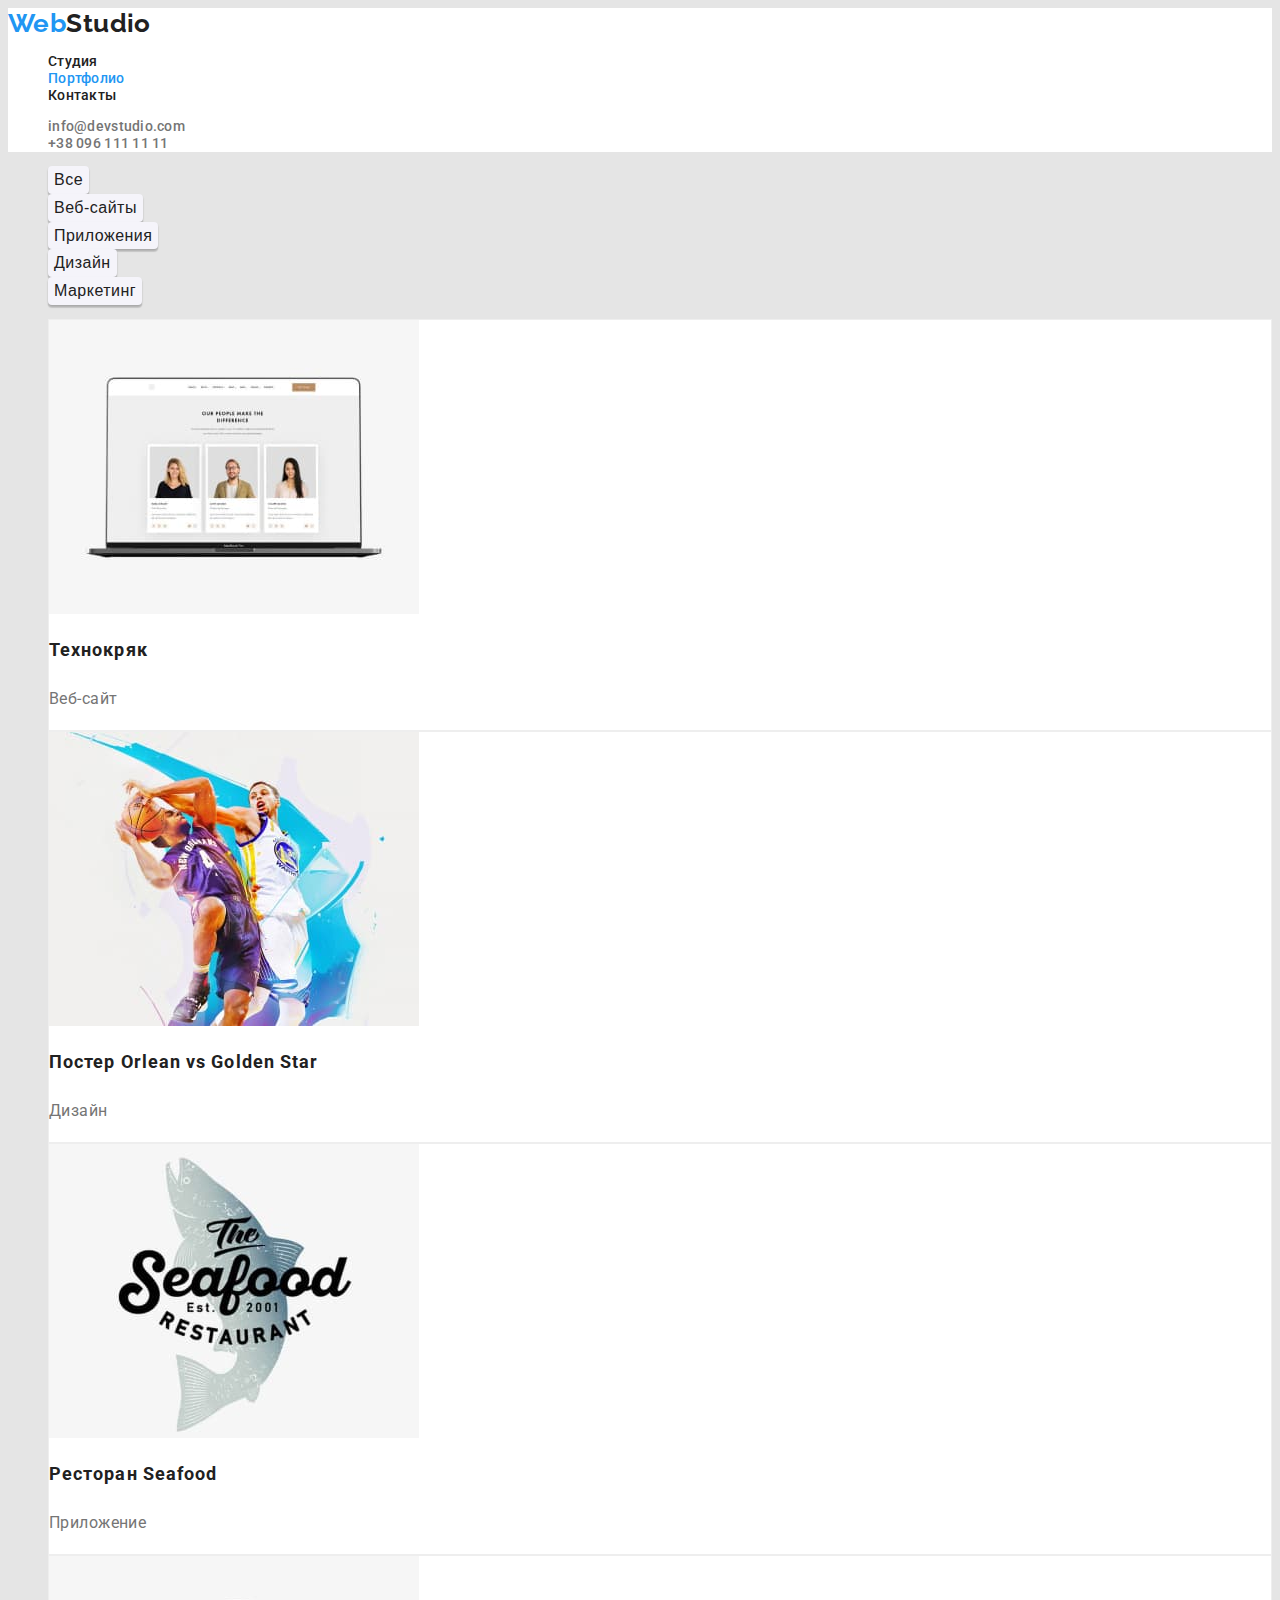
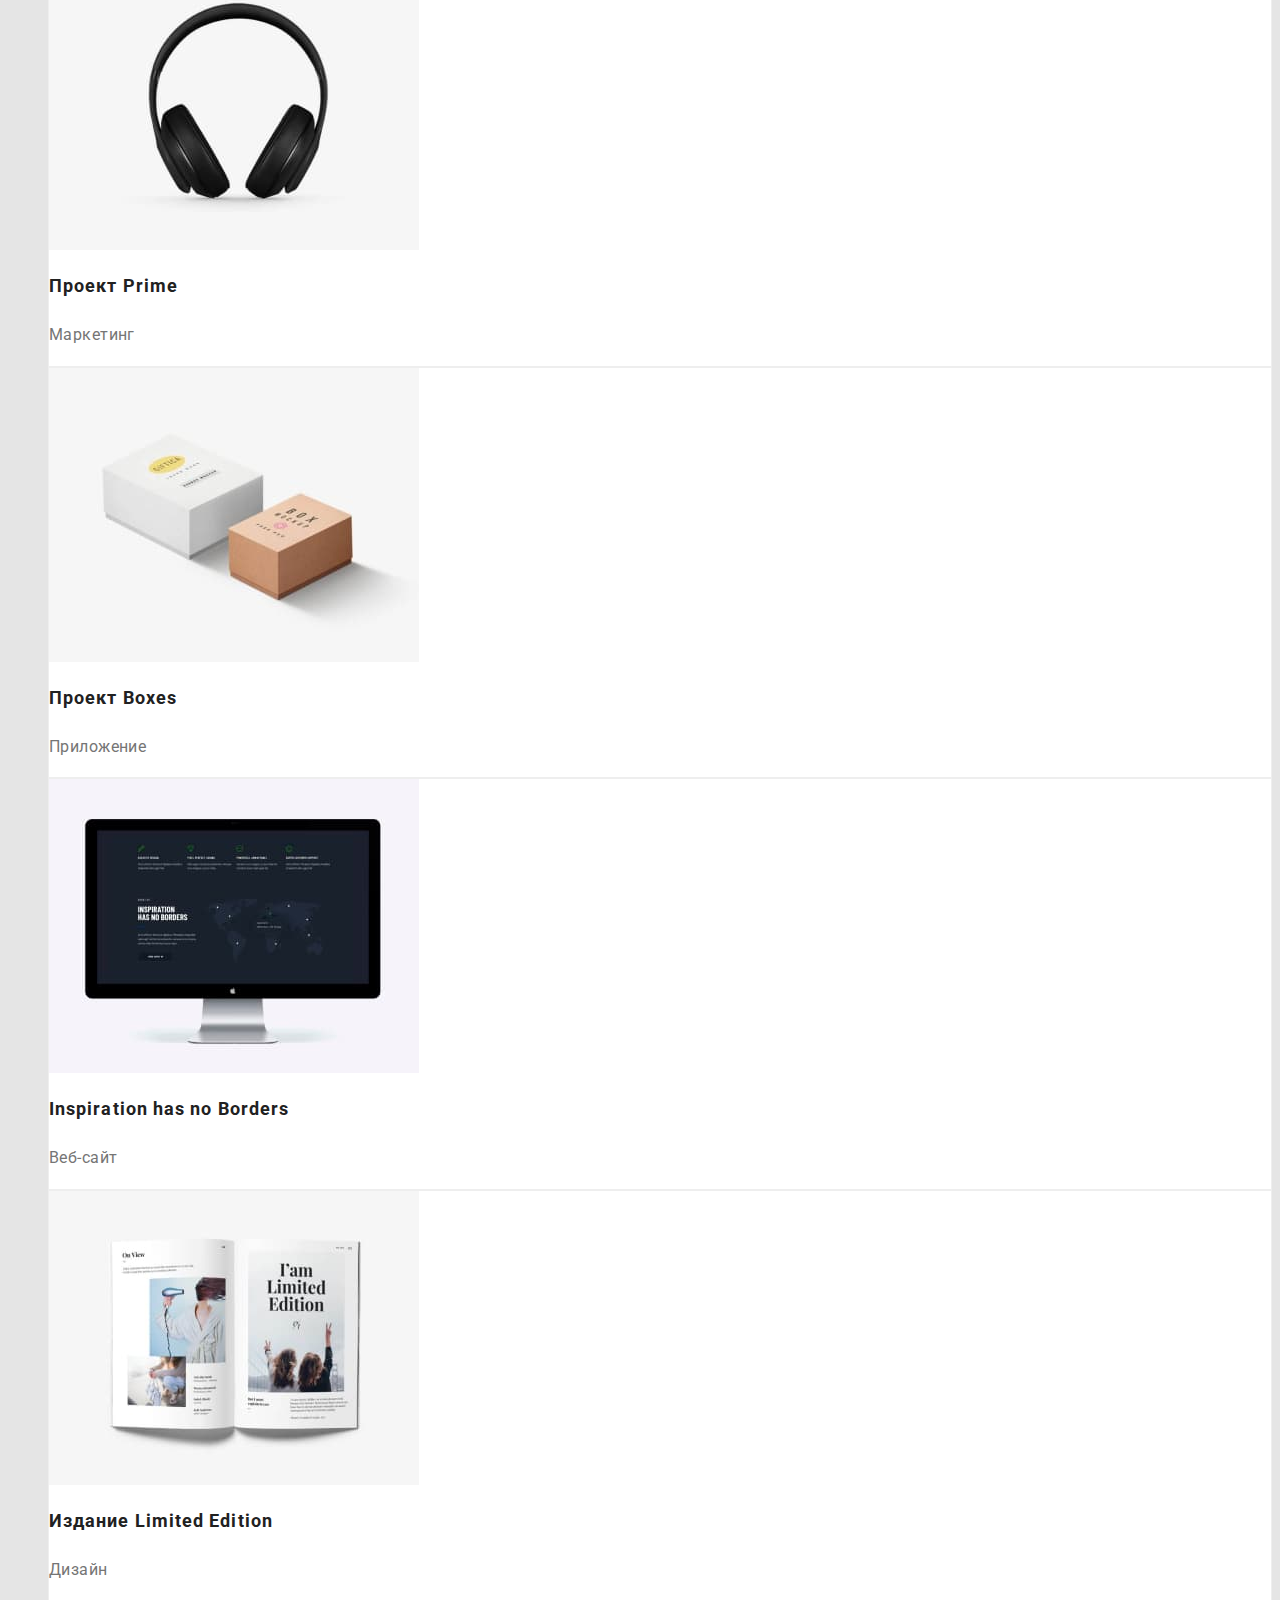
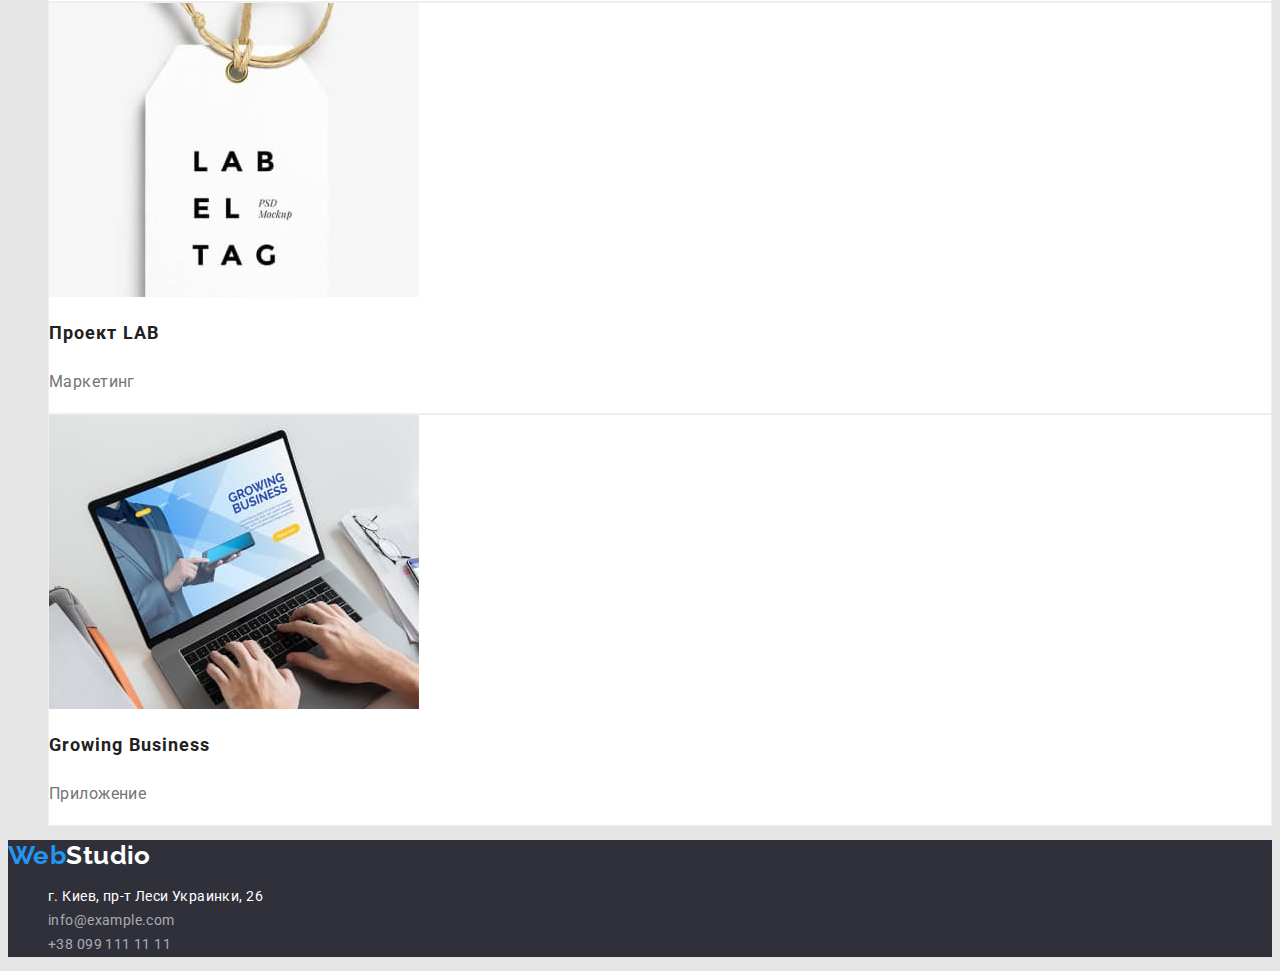
==== portfolio.html @ d3cd89ea "home 2" ====
<!DOCTYPE html>
<html lang="ru">

<head>
    <meta charset="UTF-8">
    <meta http-equiv="X-UA-Compatible" content="IE=edge">
    <meta name="viewport" content="width=device-width, initial-scale=1.0">
    <title>WebStudio</title>
    <link rel="preconnect" href="https://fonts.googleapis.com">
    <link rel="preconnect" href="https://fonts.gstatic.com" crossorigin>
    <link
        href="https://fonts.googleapis.com/css2?family=Raleway:wght@700&family=Roboto:wght@400;500;700;900&display=swap"
        rel="stylesheet">
    <link rel="stylesheet" href="./css/styles.css">

</head>
<!--присвоюємо body клас, щоб прописати основний колір тексту сайта-->

<body>
    <!--Шапка сайту-->
    <header class="page-header">
        <!--Навігація сайту-->
        <nav>
            <a href="./index.html" class="logo"><span class="logo-accent">Web</span>Studio</a>
            <ul class="menu list">
                <li><a class="menu-link link" href="./index.html">Студия</a></li>
                <li><a class="menu-link link current" href="./portfolio.html">Портфолио</a></li>
                <li><a class="menu-link link" href="#">Контакты</a></li>
            </ul>
        </nav>
        <ul class="cont-nav list">
            <li><a class="cont-nav link" href="mailto:info@devstudio.com">info@devstudio.com</a></li>
            <li><a class="cont-nav link" href="tel:+380961111111">+38 096 111 11 11</a></li>
        </ul>
    </header>
    <!--Основна унікальна інформація сторінки-->
    <main>
        <h1 class="visually-hidden">Портфолио</h1>
        <ul class="list">
            <li><button type="button" class="button-secondary button">Все</button></li>
            <li><button type="button" class="button-secondary button">Веб-сайты</button></li>
            <li><button type="button" class="button-secondary button">Приложения</button></li>
            <li><button type="button" class="button-secondary button">Дизайн</button></li>
            <li><button type="button" class="button-secondary button">Маркетинг</button></li>
        </ul>

        

        <section>
            <ul class="list">
                <li class="portfolio-card">
                    <img src="./images/techno.jpg" alt="Технокряк" width="370" height="294">
                    <h2 class="portfolio-subtitle">Технокряк</h2>
                    <p class="portfolio-description">Веб-сайт</p>

                </li>
                <li class="portfolio-card">
                    <img src="./images/poster.jpg" alt="Постер" width="370" height="294">
                    <h2 class="portfolio-subtitle">Постер <span lang="en">Orlean vs Golden Star</span></h2>
                    <p class="portfolio-description">Дизайн</p>
                </li>
                <li class="portfolio-card">
                    <img src="./images/restouran.jpg" alt="Логотип ресторана" width="370" height="294">
                    <h2 class="portfolio-subtitle">Ресторан <span lang="en">Seafood</span></h2>
                    <p class="portfolio-description">Приложение</p>
                </li>
                <li class="portfolio-card">
                    <img src="./images/earphone.jpg" alt="Наушники" width="370" height="294">
                    <h2 class="portfolio-subtitle">Проект <span lang="en">Prime</span></h2>
                        <p class="portfolio-description">Маркетинг</p>
                </li>
                <li class="portfolio-card">
                    <img src="./images/boxes.jpg" alt="Коробки" width="370" height="294">
                    <h2 class="portfolio-subtitle">Проект <span lang="en">Boxes</span></h2>
                        <p class="portfolio-description">Приложение</p>
                </li>
                <li class="portfolio-card">
                    <img src="./images/screen.jpg" alt="Монитор" width="370" height="294">
                    <h2 class="portfolio-subtitle"><span lang="en">Inspiration has no Borders</span></h2>
                        <p class="portfolio-description">Веб-сайт</p>
                </li>
                <li class="portfolio-card">
                    <img src="./images/book.jpg" alt="Книжка" width="370" height="294">
                    <h2 class="portfolio-subtitle">Издание <span lang="en">Limited Edition</span></h2>
                        <p class="portfolio-description">Дизайн</p>
                </li>
                <li class="portfolio-card">
                    <img src="./images/label.jpg" alt="Лэйбл" width="370" height="294">
                    <h2 class="portfolio-subtitle">Проект <span lang="en">LAB</span></h2>
                        <p class="portfolio-description">Маркетинг</p>
                </li>
                <li class="portfolio-card">
                    <img src="./images/laptop-grey.jpg" alt="Серый ноутбук" width="370" height="294">
                    <h2 class="portfolio-subtitle"><span lang="en">Growing Business</span></h2>
                    <p class="portfolio-description">Приложение</p>
                </li>
            </ul>
        </section>

    </main>   
    <!--Підвал-->
    <footer class="footer">

        <a href="./index.html" class="logo"><span class="logo-accent">Web</span><span
                class="logo-accentD">Studio</span></a>
        <address class="footer-cont">
            <ul class="list">
                <li><a class="footer-alink" href="https://goo.gl/maps/fsrZMhFEjWkYueq66" target="_blank"
                        rel="noopener noreferrer">г. Киев, пр-т Леси Украинки, 26</a></li>
                <li><a class="footer-link link" href="mailto:info@example.com">info@example.com</a></li>
                <li><a class="footer-link link" href="tel:+380991111111">+38 099 111 11 11</a></li>
            </ul>

        </address>

    </footer>
</body>

</html>
---- css/styles.css ----
/*скидаємо стилі від браузера*/
.list {
    list-style: none;
}

/* скидаємо підкреслення посилань */
.link {
    text-decoration: none;
}



:root {
    --primary-text-color: #757575;
    --title-text-color: #212121;
    --accent-text-color: #2196F3;
    --primary-bg-color: #E5E5E5;
    --primary-white-color: #FFFFFF;
    --primary-font: 'Roboto','Raleway',sans-serif;
    --primary-font-size: 14px;
    
}


body {
 
    background-color: var(--primary-bg-color);
    font-family: var(--primary-font);
    font-size: var(--primary-font-size);
    /* font-weight: 400; */
    color: var(--primary-text-color);
    letter-spacing: 0.03em;

    
}

/* ===================components================== */

/*  button */
.button {
    border: none;
    
    box-shadow: 0px 4px 4px rgba(0, 0, 0, 0.15);
    border-radius: 4px;
    cursor: pointer;
}

.button-primary {
    background-color: var(--accent-text-color);
    color: var(--primary-white-color);
    font-weight: 700;
    font-size: 16px;
    line-height: 1.87;

    display: flex;
    align-items: center;
    text-align: center;
    letter-spacing: 0.06em;
    
}

.button-primary:hover,
.button-primary:focus {
    background-color: #188CE8;
}

.button-secondary {
    color: var(--title-text-color);
    background-color: #F5F4FA;
    font-weight: 500;
    font-size: 16px;
    line-height: 1.62;
                                          
    text-align: center;
    letter-spacing: 0.03em;
    box-shadow: 0px 3px 1px rgba(0, 0, 0, 0.1), 0px 1px 2px rgba(0, 0, 0, 0.08), 0px 2px 2px rgba(0, 0, 0, 0.12);
}

.button-secondary:hover,
.button-secondary:focus {
    background-color: var(--accent-text-color);
    color: var(--primary-white-color);
}

/* заголовки і підзаголовки в секціях*/
.subtitle {
    color: var(--title-text-color);
    font-weight: 700;
    font-size: 36px;
    line-height: 1.16;
    text-align: center;
}

/* клас, що приховує візуально*/
.visually-hidden {
    position: absolute;
    width: 1px;
    height: 1px;
    margin: -1px;
    padding: 0;
    overflow: hidden;
    border: 0;
    clip: rect(0 0 0 0);
}

/* клас, що підсвічує активну сторінку */
.menu-link.current {
    color: var(--accent-text-color);
}

/* ===================/components================== */


/* ===================header ========================*/

.page-header {
    background-color: var(--primary-white-color);
}

/* задаємо стилі логотипу */
.logo {
    color: var(--title-text-color);
    font-family: Raleway, sans-serif;
    font-weight: 700;
    font-size: 26px;
    line-height: 1.19;
    text-decoration: none;
}

.logo-accent {
    color: var(--accent-text-color);
}

.logo-accentD {
    color: var(--primary-white-color);
}

/*стилі навігації*/

.menu-link {
    color: var(--title-text-color);
    font-weight: 500;
    line-height: 1.14;
    letter-spacing: 0.02em;
    cursor: pointer;
}


.menu-link:hover, 
.menu-link:focus {
    color: var(--accent-text-color);
}

.cont-nav a {
    color: var(--primary-text-color);
    font-weight: 500;
    line-height: 1.14;
    letter-spacing: 0.02em;
}

.cont-nav:hover,
.cont-nav:focus {
    color: var(--accent-text-color);
}


/* ===================/header ========================*/

/* ===================hero ========================*/

.hero {
    background-color: #2F303A;
}


/* колір заголовка в рішеннях*/

.hero-title {
    color: var(--primary-white-color);
    font-weight: 900;
    font-size: 44px;
    line-height: 1.36;
    text-align: center;
    letter-spacing: 0.06em;
    text-transform: uppercase
}

/* ===================/hero ========================*/


/* ===================features ========================*/

.features-minititle{
    color: var(--title-text-color);
    font-weight: 700;
line-height: 1.14;
    text-transform: uppercase;
}

.block-features {
    line-height: 1.71;
}


/* ===================/features ========================*/

/* ===================team ========================*/
.team {
    background-color: #F5F4FA;
}

.team-minititle {
    font-weight: 500;
    font-size: 16px;
    line-height: 1.18;
    text-align: center;
    color: var(--title-text-color);
}

.team-description {
    font-size: 16px;
    line-height: 1.18;
    text-align: center;
}

.team-card {
    background: #FFFFFF;


    /* material shadow v1 */
    
    box-shadow: 0px 1px 3px rgba(0, 0, 0, 0.12), 0px 1px 1px rgba(0, 0, 0, 0.14), 0px 2px 1px rgba(0, 0, 0, 0.2);
    border-radius: 0px 0px 4px 4px;
}
/* ===================/team ========================*/

/* ===================footer========================*/

.footer {
    background-color: #2F303A;;
}

.footer-cont {
    font-style: normal;
    line-height: 1.71;
    

 }

 .footer-link {
    font-style: normal;
    line-height: 1.71;
    color: rgba(255, 255, 255, 0.6);
 }

 .footer-alink {
    text-decoration: none;
    color: var(--primary-white-color);
 }
        
 /* ===================/footer========================*/

/* ===================portfolio========================*/
 .portfolio-card {
    background: var(--primary-white-color);
    border: 1px solid #EEEEEE;

 }

 .portfolio-subtitle {
    color: var(--title-text-color);
    font-weight: 700;
    font-size: 18px;
    line-height: 2;
    letter-spacing: 0.06em;
 }

 .portfolio-description {
    font-size: 16px;
    line-height: 1.87;
    
 }
 /* ===================/portfolio========================*/
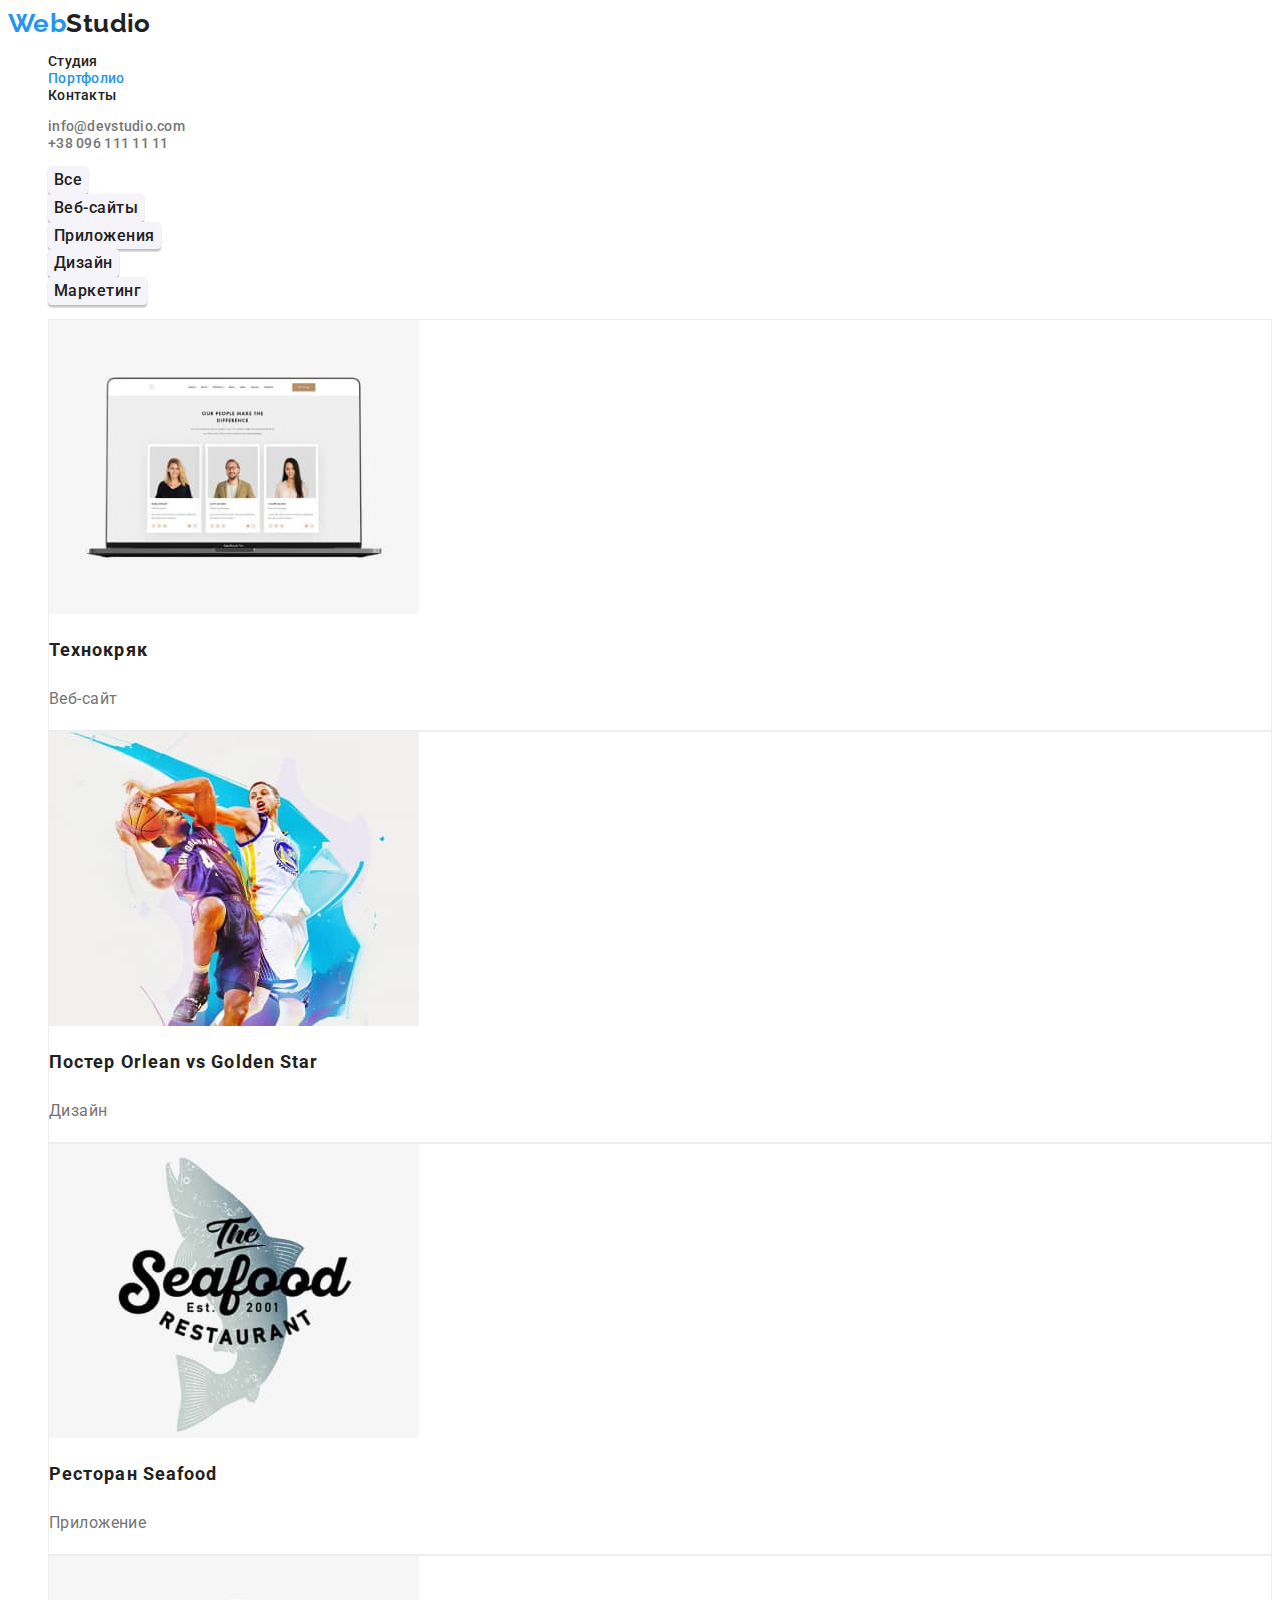
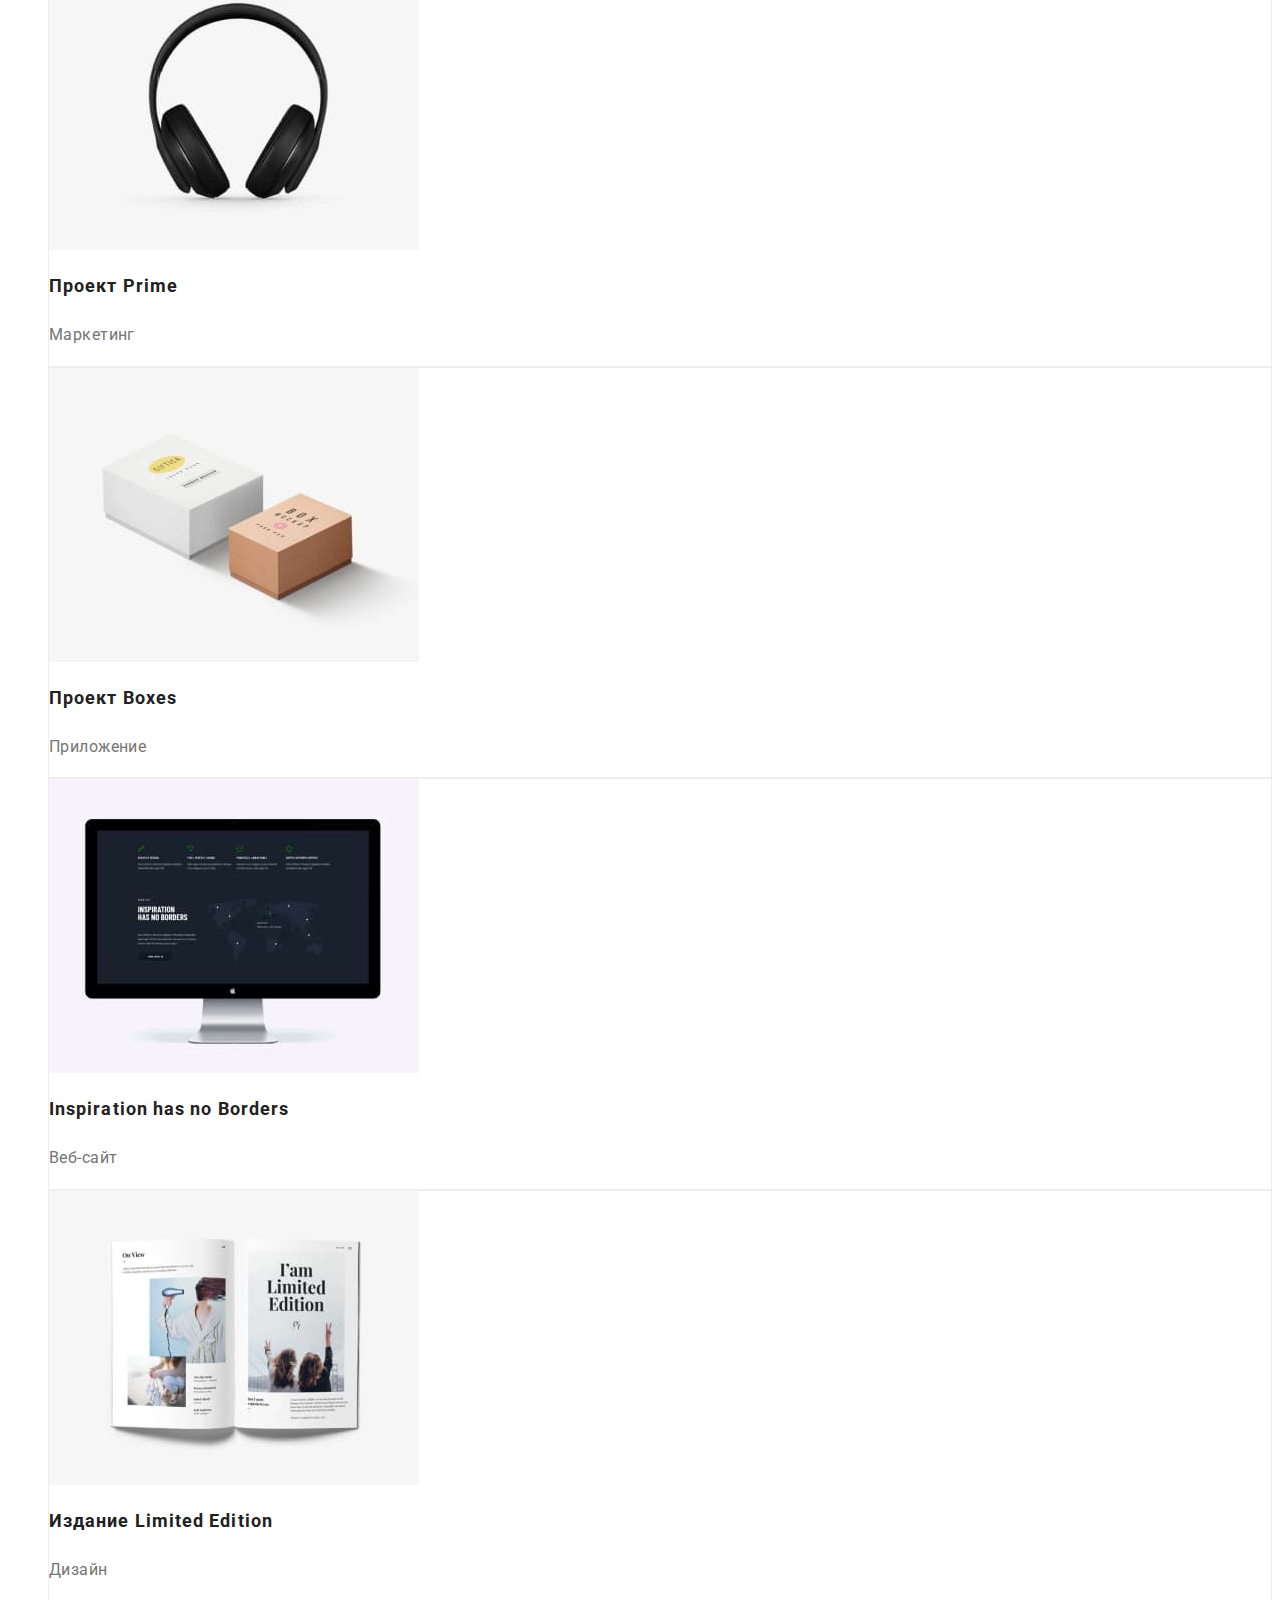
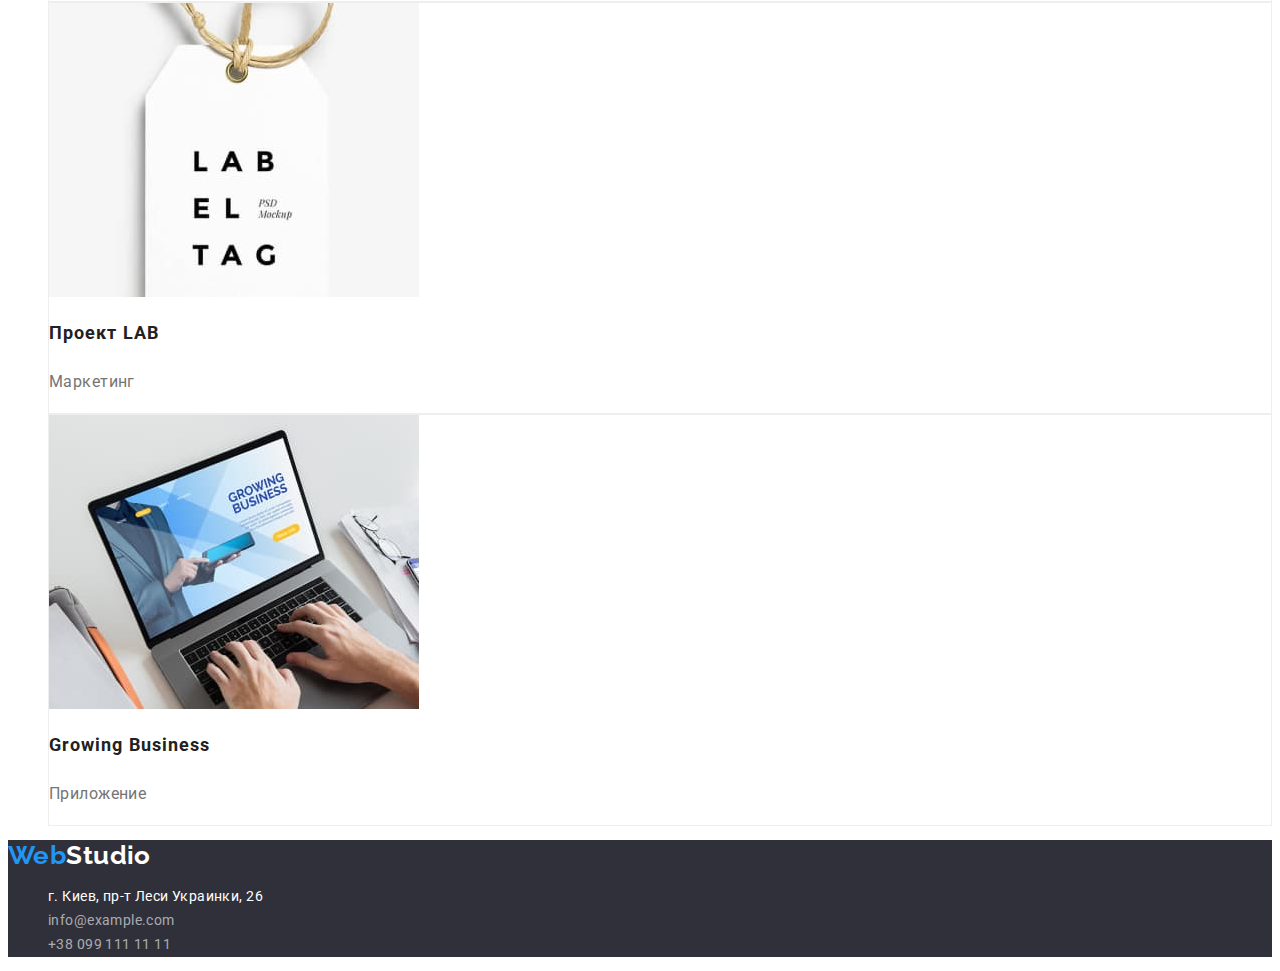
==== commit 4c778771: "change 2.1" ====
--- a/portfolio.html
+++ b/portfolio.html
@@ -35,19 +35,17 @@
     </header>
     <!--Основна унікальна інформація сторінки-->
     <main>
-        <h1 class="visually-hidden">Портфолио</h1>
-        <ul class="list">
-            <li><button type="button" class="button-secondary button">Все</button></li>
-            <li><button type="button" class="button-secondary button">Веб-сайты</button></li>
-            <li><button type="button" class="button-secondary button">Приложения</button></li>
-            <li><button type="button" class="button-secondary button">Дизайн</button></li>
-            <li><button type="button" class="button-secondary button">Маркетинг</button></li>
-        </ul>
+        <section>
+            <h1 class="visually-hidden">Портфолио</h1>
+                <ul class="list">
+                    <li><button type="button" class="button-secondary">Все</button></li>
+                    <li><button type="button" class="button-secondary">Веб-сайты</button></li>
+                    <li><button type="button" class="button-secondary">Приложения</button></li>
+                    <li><button type="button" class="button-secondary">Дизайн</button></li>
+                    <li><button type="button" class="button-secondary">Маркетинг</button></li>
+                </ul>
 
-        
-
-        <section>
-            <ul class="list">
+                <ul class="list">
                 <li class="portfolio-card">
                     <img src="./images/techno.jpg" alt="Технокряк" width="370" height="294">
                     <h2 class="portfolio-subtitle">Технокряк</h2>
@@ -94,7 +92,7 @@
                     <h2 class="portfolio-subtitle"><span lang="en">Growing Business</span></h2>
                     <p class="portfolio-description">Приложение</p>
                 </li>
-            </ul>
+                </ul>
         </section>
 
     </main>   
--- a/css/styles.css
+++ b/css/styles.css
@@ -18,6 +18,13 @@
     --accent-text-color: #2196F3;
     --primary-bg-color: #E5E5E5;
     --primary-white-color: #FFFFFF;
+    --color-grey-eeee: #EEEEEE;
+    --color-black-000: #000000;
+    --color-whitegrey-f5f4: #F5F4FA;
+    --color-blacklight-2f30: #2F303A;
+    --color-white-rich: #ECECEC;
+    --color-hover-button: #188CE8;
+    --color-white-transparent: rgba(255, 255, 255, 0.6);
     --primary-font: 'Roboto','Raleway',sans-serif;
     --primary-font-size: 14px;
     
@@ -26,10 +33,9 @@
 
 body {
  
-    background-color: var(--primary-bg-color);
+    background-color: var(--primary-white-color);
     font-family: var(--primary-font);
     font-size: var(--primary-font-size);
-    /* font-weight: 400; */
     color: var(--primary-text-color);
     letter-spacing: 0.03em;
 
@@ -39,21 +45,26 @@
 /* ===================components================== */
 
 /*  button */
-.button {
+/* .button {
     border: none;
     
     box-shadow: 0px 4px 4px rgba(0, 0, 0, 0.15);
     border-radius: 4px;
     cursor: pointer;
-}
+} */
 
 .button-primary {
+    border: none;
     background-color: var(--accent-text-color);
     color: var(--primary-white-color);
+    font-family: var(--primary-font);
     font-weight: 700;
     font-size: 16px;
     line-height: 1.87;
 
+    box-shadow: 0px 4px 4px rgba(0, 0, 0, 0.15);
+    border-radius: 4px;
+    cursor: pointer;
     display: flex;
     align-items: center;
     text-align: center;
@@ -63,12 +74,14 @@
 
 .button-primary:hover,
 .button-primary:focus {
-    background-color: #188CE8;
+    background-color: var(--color-hover-button);
 }
 
 .button-secondary {
-    color: var(--title-text-color);
-    background-color: #F5F4FA;
+    border: none;
+    color: var(--title-text-color);
+    background-color: var(--color-whitegrey-f5f4);
+    font-family: var(--primary-font); 
     font-weight: 500;
     font-size: 16px;
     line-height: 1.62;
@@ -76,6 +89,8 @@
     text-align: center;
     letter-spacing: 0.03em;
     box-shadow: 0px 3px 1px rgba(0, 0, 0, 0.1), 0px 1px 2px rgba(0, 0, 0, 0.08), 0px 2px 2px rgba(0, 0, 0, 0.12);
+    border-radius: 4px;
+    cursor: pointer;
 }
 
 .button-secondary:hover,
@@ -115,9 +130,6 @@
 
 /* ===================header ========================*/
 
-.page-header {
-    background-color: var(--primary-white-color);
-}
 
 /* задаємо стилі логотипу */
 .logo {
@@ -194,8 +206,9 @@
 
 .features-minititle{
     color: var(--title-text-color);
-    font-weight: 700;
-line-height: 1.14;
+    font-size: var(--primary-font-size);
+    font-weight: 700;
+    line-height: 1.14;
     text-transform: uppercase;
 }
 
@@ -225,8 +238,8 @@
     text-align: center;
 }
 
-.team-card {
-    background: #FFFFFF;
+ .team-card {
+    background: #FFFFFF; 
 
 
     /* material shadow v1 */
@@ -242,24 +255,36 @@
     background-color: #2F303A;;
 }
 
-.footer-cont {
+ .footer-cont {
+    font-style: normal;
+    line-height: 1.71; 
+ }
+
+
+ .footer-link {
+
     font-style: normal;
     line-height: 1.71;
-    
-
- }
-
- .footer-link {
-    font-style: normal;
-    line-height: 1.71;
-    color: rgba(255, 255, 255, 0.6);
+    color: var(--color-white-transparent);
  }
 
  .footer-alink {
     text-decoration: none;
-    color: var(--primary-white-color);
- }
-        
+    font-style: normal;
+    color: var(--primary-white-color);
+ }
+
+
+.list .footer-alink:hover,
+.list .footer-alink:focus{
+    color: var(--accent-text-color);
+}
+
+.list .footer-link:hover,
+.list .footer-link:focus {
+    color: var(--accent-text-color);
+}
+
  /* ===================/footer========================*/
 
 /* ===================portfolio========================*/
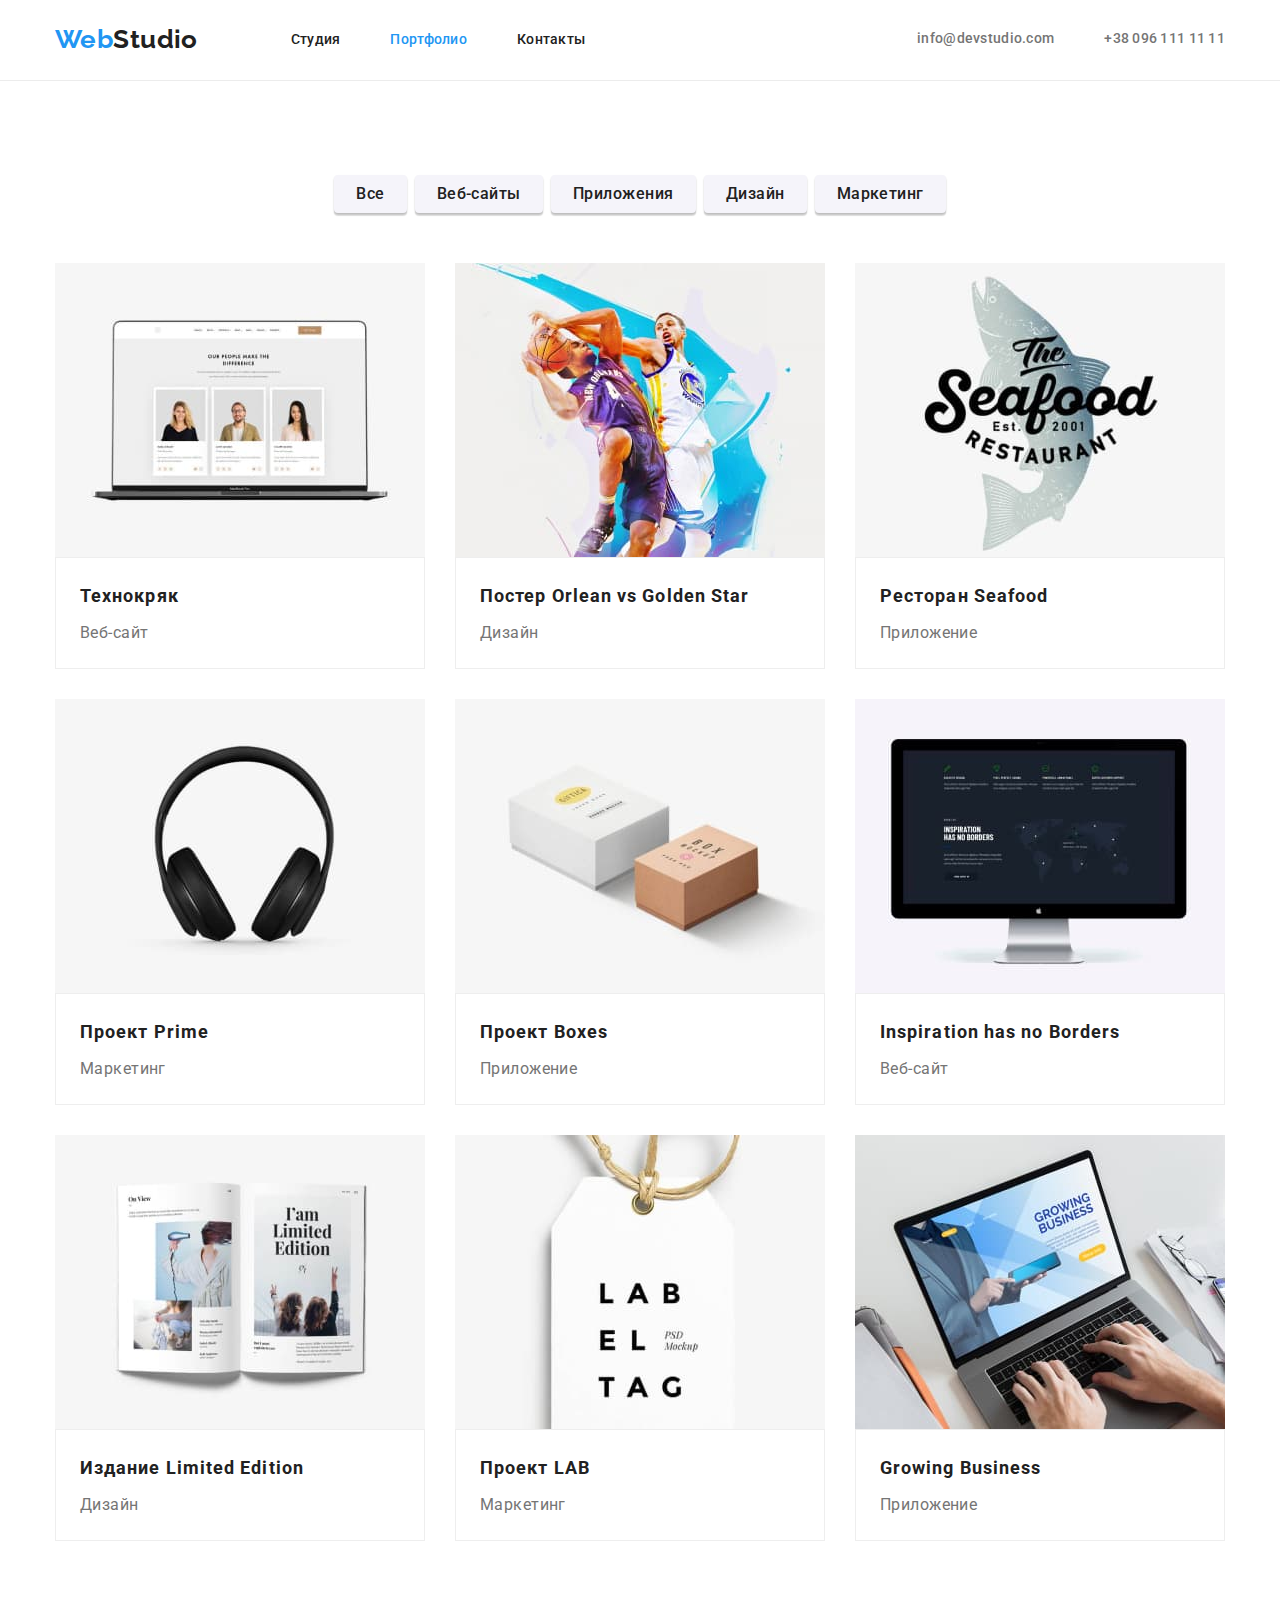
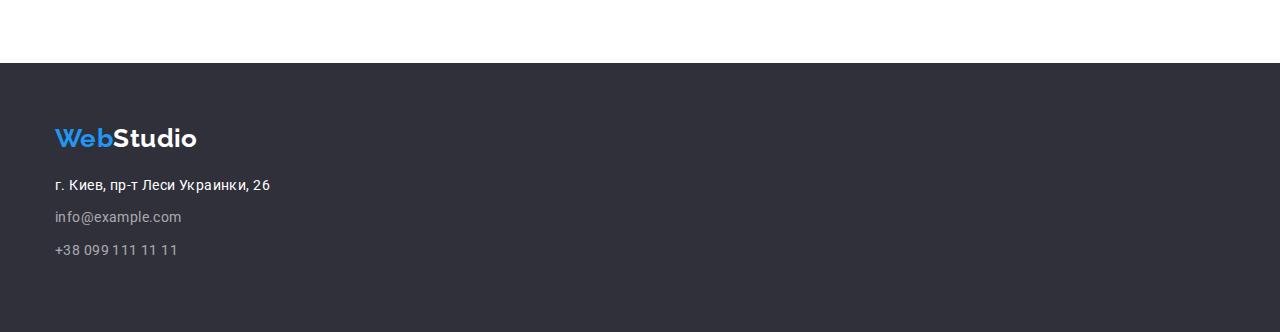
==== commit c7704a77: "commit 3-1" ====
--- a/portfolio.html
+++ b/portfolio.html
@@ -11,6 +11,8 @@
     <link
         href="https://fonts.googleapis.com/css2?family=Raleway:wght@700&family=Roboto:wght@400;500;700;900&display=swap"
         rel="stylesheet">
+    <link rel="stylesheet"
+        href="https://cdnjs.cloudflare.com/ajax/libs/modern-normalize/0.7.0/modern-normalize.min.css">
     <link rel="stylesheet" href="./css/styles.css">
 
 </head>
@@ -18,99 +20,125 @@
 
 <body>
     <!--Шапка сайту-->
-    <header class="page-header">
+    <header class="page-header-second">
         <!--Навігація сайту-->
-        <nav>
-            <a href="./index.html" class="logo"><span class="logo-accent">Web</span>Studio</a>
-            <ul class="menu list">
-                <li><a class="menu-link link" href="./index.html">Студия</a></li>
-                <li><a class="menu-link link current" href="./portfolio.html">Портфолио</a></li>
-                <li><a class="menu-link link" href="#">Контакты</a></li>
+        <div class="container page-header-container">
+
+
+            <nav class="page-nav">
+                <a href="./index.html" class="logo"><span class="logo-accent">Web</span>Studio</a>
+                <ul class="menu list">
+                    <li><a class="menu-link link" href="./index.html">Студия</a></li>
+                    <li><a class="menu-link link current" href="./portfolio.html">Портфолио</a></li>
+                    <li><a class="menu-link link" href="#">Контакты</a></li>
+                </ul>
+            </nav>
+            <ul class="cont-nav list">
+                <li><a class="cont-nav link" href="mailto:info@devstudio.com">info@devstudio.com</a></li>
+                <li><a class="cont-nav link" href="tel:+380961111111">+38 096 111 11 11</a></li>
             </ul>
-        </nav>
-        <ul class="cont-nav list">
-            <li><a class="cont-nav link" href="mailto:info@devstudio.com">info@devstudio.com</a></li>
-            <li><a class="cont-nav link" href="tel:+380961111111">+38 096 111 11 11</a></li>
-        </ul>
+        </div>
     </header>
     <!--Основна унікальна інформація сторінки-->
     <main>
-        <section>
+        <section class="porfolio">
+            <div class="container">
             <h1 class="visually-hidden">Портфолио</h1>
-                <ul class="list">
-                    <li><button type="button" class="button-secondary">Все</button></li>
-                    <li><button type="button" class="button-secondary">Веб-сайты</button></li>
-                    <li><button type="button" class="button-secondary">Приложения</button></li>
-                    <li><button type="button" class="button-secondary">Дизайн</button></li>
-                    <li><button type="button" class="button-secondary">Маркетинг</button></li>
+                <ul class="filtr-list list">
+                    <li class="filtr-item"><button type="button" class="button-secondary">Все</button></li>
+                    <li class="filtr-item"><button type="button" class="button-secondary">Веб-сайты</button></li>
+                    <li class="filtr-item"><button type="button" class="button-secondary">Приложения</button></li>
+                    <li class="filtr-item"><button type="button" class="button-secondary">Дизайн</button></li>
+                    <li class="filtr-item"><button type="button" class="button-secondary">Маркетинг</button></li>
                 </ul>
 
-                <ul class="list">
+                <ul class="portfolio-card-list list">
                 <li class="portfolio-card">
                     <img src="./images/techno.jpg" alt="Технокряк" width="370" height="294">
+                    <div class="portfolio-text">
                     <h2 class="portfolio-subtitle">Технокряк</h2>
                     <p class="portfolio-description">Веб-сайт</p>
+                    </div>
 
                 </li>
                 <li class="portfolio-card">
                     <img src="./images/poster.jpg" alt="Постер" width="370" height="294">
+                    <div class="portfolio-text">
                     <h2 class="portfolio-subtitle">Постер <span lang="en">Orlean vs Golden Star</span></h2>
                     <p class="portfolio-description">Дизайн</p>
+                    </div>
                 </li>
                 <li class="portfolio-card">
                     <img src="./images/restouran.jpg" alt="Логотип ресторана" width="370" height="294">
+                    <div class="portfolio-text">
                     <h2 class="portfolio-subtitle">Ресторан <span lang="en">Seafood</span></h2>
                     <p class="portfolio-description">Приложение</p>
+                    </div>
                 </li>
                 <li class="portfolio-card">
                     <img src="./images/earphone.jpg" alt="Наушники" width="370" height="294">
+                    <div class="portfolio-text">
                     <h2 class="portfolio-subtitle">Проект <span lang="en">Prime</span></h2>
-                        <p class="portfolio-description">Маркетинг</p>
+                    <p class="portfolio-description">Маркетинг</p>
+                    </div>
                 </li>
                 <li class="portfolio-card">
                     <img src="./images/boxes.jpg" alt="Коробки" width="370" height="294">
+                    <div class="portfolio-text">
                     <h2 class="portfolio-subtitle">Проект <span lang="en">Boxes</span></h2>
-                        <p class="portfolio-description">Приложение</p>
+                    <p class="portfolio-description">Приложение</p>
+                    </div>
                 </li>
                 <li class="portfolio-card">
                     <img src="./images/screen.jpg" alt="Монитор" width="370" height="294">
+                    <div class="portfolio-text">
                     <h2 class="portfolio-subtitle"><span lang="en">Inspiration has no Borders</span></h2>
-                        <p class="portfolio-description">Веб-сайт</p>
+                    <p class="portfolio-description">Веб-сайт</p>
+                    </div>
                 </li>
                 <li class="portfolio-card">
                     <img src="./images/book.jpg" alt="Книжка" width="370" height="294">
+                    <div class="portfolio-text">
                     <h2 class="portfolio-subtitle">Издание <span lang="en">Limited Edition</span></h2>
-                        <p class="portfolio-description">Дизайн</p>
+                    <p class="portfolio-description">Дизайн</p>
+                    </div>
                 </li>
                 <li class="portfolio-card">
                     <img src="./images/label.jpg" alt="Лэйбл" width="370" height="294">
+                    <div class="portfolio-text">
                     <h2 class="portfolio-subtitle">Проект <span lang="en">LAB</span></h2>
-                        <p class="portfolio-description">Маркетинг</p>
+                    <p class="portfolio-description">Маркетинг</p>
+                    </div>
                 </li>
                 <li class="portfolio-card">
                     <img src="./images/laptop-grey.jpg" alt="Серый ноутбук" width="370" height="294">
+                    <div class="portfolio-text">
                     <h2 class="portfolio-subtitle"><span lang="en">Growing Business</span></h2>
                     <p class="portfolio-description">Приложение</p>
+                    </div>
                 </li>
                 </ul>
+                </div>
         </section>
 
     </main>   
     <!--Підвал-->
     <footer class="footer">
-
-        <a href="./index.html" class="logo"><span class="logo-accent">Web</span><span
-                class="logo-accentD">Studio</span></a>
-        <address class="footer-cont">
-            <ul class="list">
-                <li><a class="footer-alink" href="https://goo.gl/maps/fsrZMhFEjWkYueq66" target="_blank"
-                        rel="noopener noreferrer">г. Киев, пр-т Леси Украинки, 26</a></li>
-                <li><a class="footer-link link" href="mailto:info@example.com">info@example.com</a></li>
-                <li><a class="footer-link link" href="tel:+380991111111">+38 099 111 11 11</a></li>
-            </ul>
-
-        </address>
-
+        <div class="container footer-container">
+    
+            <a href="./index.html" class="logo"><span class="logo-accent">Web</span><span
+                    class="logo-accentD">Studio</span></a>
+            <address class="footer-cont">
+                <ul class="footer-list list">
+                    <li><a class="footer-alink" href="https://goo.gl/maps/fsrZMhFEjWkYueq66" target="_blank"
+                            rel="noopener noreferrer">г. Киев, пр-т Леси Украинки, 26</a></li>
+                    <li><a class="footer-link link footer-accent" href="mailto:info@example.com">info@example.com</a></li>
+                    <li><a class="footer-link link" href="tel:+380991111111">+38 099 111 11 11</a></li>
+                </ul>
+    
+            </address>
+        </div>
+    
     </footer>
 </body>
 
--- a/css/styles.css
+++ b/css/styles.css
@@ -1,8 +1,48 @@
+h1, 
+h2, 
+h3, 
+p {
+  margin-top: 0;
+  margin-bottom: 0;  
+
+}
+
+ul, ol {
+    margin-top: 0;
+    margin-bottom: 0;
+    padding-left: 0;
+}
+
+img {
+    display: block;
+}
+
+address {
+    margin-top: 0;
+        margin-bottom: 0;
+        padding-left: 0;
+}
+
+
+
+
+html {
+    box-sizing: border-box;
+}
+
+
+*,
+*::before,
+*::after {
+    box-sizing: inherit;
+} 
 
 
 /*скидаємо стилі від браузера*/
 .list {
     list-style: none;
+    padding: 0;
+    margin: 0;
 }
 
 /* скидаємо підкреслення посилань */
@@ -44,17 +84,10 @@
 
 /* ===================components================== */
 
-/*  button */
-/* .button {
-    border: none;
-    
-    box-shadow: 0px 4px 4px rgba(0, 0, 0, 0.15);
-    border-radius: 4px;
-    cursor: pointer;
-} */
 
 .button-primary {
-    border: none;
+    
+    border: 1px solid transparent;
     background-color: var(--accent-text-color);
     color: var(--primary-white-color);
     font-family: var(--primary-font);
@@ -64,8 +97,13 @@
 
     box-shadow: 0px 4px 4px rgba(0, 0, 0, 0.15);
     border-radius: 4px;
+    padding: 10px 32px;
+    min-width: 200px;
+
+
     cursor: pointer;
-    display: flex;
+    
+    display: inline-block;
     align-items: center;
     text-align: center;
     letter-spacing: 0.06em;
@@ -84,8 +122,11 @@
     font-family: var(--primary-font); 
     font-weight: 500;
     font-size: 16px;
+    padding: 6px 22px;
     line-height: 1.62;
                                           
+    display: inline-block;
+    align-items: center;
     text-align: center;
     letter-spacing: 0.03em;
     box-shadow: 0px 3px 1px rgba(0, 0, 0, 0.1), 0px 1px 2px rgba(0, 0, 0, 0.08), 0px 2px 2px rgba(0, 0, 0, 0.12);
@@ -106,6 +147,10 @@
     font-size: 36px;
     line-height: 1.16;
     text-align: center;
+
+    
+    margin-top: 0;
+    margin-bottom: 50px; 
 }
 
 /* клас, що приховує візуально*/
@@ -125,6 +170,11 @@
     color: var(--accent-text-color);
 }
 
+.section-pad {
+    padding-top: 94px;
+    padding-bottom: 94px;
+}
+
 /* ===================/components================== */
 
 
@@ -139,6 +189,9 @@
     font-size: 26px;
     line-height: 1.19;
     text-decoration: none;
+
+    margin-right: 93px;
+    align-items: center;
 }
 
 .logo-accent {
@@ -151,14 +204,56 @@
 
 /*стилі навігації*/
 
+ .menu {
+    display: flex;
+    align-items: center;
+    
+} 
+
+
 .menu-link {
+    
     color: var(--title-text-color);
     font-weight: 500;
     line-height: 1.14;
     letter-spacing: 0.02em;
     cursor: pointer;
-}
-
+    
+    
+
+    
+}
+
+
+ .menu li:not(:last-child) {
+    margin-right: 50px;
+
+} 
+ .page-header {
+    padding-top: 24px;
+    padding-bottom: 25px;
+} 
+
+
+.page-header-container {
+    display: flex;
+    align-items: center;
+    justify-content: space-between;
+}
+
+.page-header-second {
+    padding-top: 24px;
+    padding-bottom: 25px;
+
+    border-bottom-width: 1px;
+    border-bottom-style: solid;
+    border-bottom-color: #ECECEC;
+}
+
+.page-nav {
+    display: flex;
+    align-items: center;
+}
 
 .menu-link:hover, 
 .menu-link:focus {
@@ -170,6 +265,17 @@
     font-weight: 500;
     line-height: 1.14;
     letter-spacing: 0.02em;
+    
+   
+}
+
+.cont-nav li:not(:last-child) {
+    margin-right: 50px;
+}
+
+.cont-nav {
+    display: flex;
+    margin-left: auto;
 }
 
 .cont-nav:hover,
@@ -177,6 +283,13 @@
     color: var(--accent-text-color);
 }
 
+.container {
+    margin-left: auto;
+    margin-right: auto;
+    width: 1200px;
+    padding-left: 15px;
+    padding-right: 15px;
+}
 
 /* ===================/header ========================*/
 
@@ -184,25 +297,58 @@
 
 .hero {
     background-color: #2F303A;
+    text-align: center;
+    padding-top: 200px;
+    padding-bottom: 210px;
 }
 
 
 /* колір заголовка в рішеннях*/
 
 .hero-title {
+    margin-top: 0;
+    margin-bottom: 30px;
+
+
+/* background-color: wheat; */
     color: var(--primary-white-color);
     font-weight: 900;
     font-size: 44px;
     line-height: 1.36;
-    text-align: center;
+    text-transform: uppercase;
     letter-spacing: 0.06em;
-    text-transform: uppercase
 }
 
 /* ===================/hero ========================*/
 
 
 /* ===================features ========================*/
+ .features {
+    padding-top: 94px;
+    padding-bottom: 0;
+
+      
+} 
+
+.features-list {
+    display: flex;
+    flex-wrap: wrap; 
+    
+}
+
+.features-list .item {
+    width: 270px;
+
+}
+
+.features-list li:not(:nth-child(4n)) {
+    margin-right: 30px;
+} 
+
+.features-list li:not(:nth-last-child(-n+4)) {
+    margin-bottom: 30px;
+}
+
 
 .features-minititle{
     color: var(--title-text-color);
@@ -210,19 +356,53 @@
     font-weight: 700;
     line-height: 1.14;
     text-transform: uppercase;
+    
+    
+    margin-top: 0;
+    margin-bottom: 10px;
 }
 
 .block-features {
     line-height: 1.71;
+    margin-top: 0;
+    margin-bottom: 0;
 }
 
 
 /* ===================/features ========================*/
+
+
+/* ===================work ========================*/
+
+.work-list {
+    display: flex;
+    flex-wrap: wrap;
+    gap: 30px;
+
+    
+} 
+
+.work-item {
+    flex-basis: calc((100% - 60px) / 3);
+
+}
+
+/* ===================/work ========================*/
 
 /* ===================team ========================*/
 .team {
     background-color: #F5F4FA;
-}
+
+}
+
+.team-list {
+    display: flex;
+    flex-wrap: wrap;
+
+    gap: 30px;
+    
+}
+
 
 .team-minititle {
     font-weight: 500;
@@ -230,23 +410,40 @@
     line-height: 1.18;
     text-align: center;
     color: var(--title-text-color);
+
+    margin-bottom: 10px;
+
+
+
+
 }
 
 .team-description {
     font-size: 16px;
     line-height: 1.18;
     text-align: center;
+    margin-bottom: 0;
 }
 
  .team-card {
     background: #FFFFFF; 
 
+    
+
+    flex-basis: calc((100% - 90px) / 4);
+
 
     /* material shadow v1 */
     
     box-shadow: 0px 1px 3px rgba(0, 0, 0, 0.12), 0px 1px 1px rgba(0, 0, 0, 0.14), 0px 2px 1px rgba(0, 0, 0, 0.2);
     border-radius: 0px 0px 4px 4px;
 }
+
+.team-card-text {
+    padding-top: 30px;
+    padding-bottom: 30px;
+
+}
 /* ===================/team ========================*/
 
 /* ===================footer========================*/
@@ -255,10 +452,25 @@
     background-color: #2F303A;;
 }
 
+.footer-container {
+    padding-top: 60px;
+    padding-bottom: 60px;
+}
+
+
+
+.footer-list li:not(last-child) {
+    margin-bottom: 9px;
+}
+
+.footer-list:first-child {
+    margin-top: 20px;
+}
  .footer-cont {
     font-style: normal;
     line-height: 1.71; 
- }
+
+  }
 
 
  .footer-link {
@@ -288,9 +500,58 @@
  /* ===================/footer========================*/
 
 /* ===================portfolio========================*/
+
+.porfolio {
+    padding-top: 94px;
+    padding-bottom: 92px;
+    padding-left: 0;
+    padding-right: 0;
+    
+
+}
+
+
+.filtr-list {
+    display: flex;
+    align-items: center;
+    justify-content: center;
+
+    
+    margin-bottom: 50px;
+
+
+}
+
+.filtr-list li:not(:last-child) {
+    margin-right: 8px;
+}
+
+.portfolio-card-list {
+    display: flex;
+    flex-wrap: wrap;
+    align-items: center;
+
+}
+
+
+ .portfolio-card-list li:not(:nth-child(3n)) {
+    margin-right: 30px;
+}
+
+.portfolio-card-list li {
+    margin-bottom: 30px;
+} 
+
+
+
+.portfolio-text {
+    border: 1px solid #EEEEEE;
+    padding: 20px 24px;
+
+}
+
  .portfolio-card {
     background: var(--primary-white-color);
-    border: 1px solid #EEEEEE;
 
  }
 
@@ -300,6 +561,8 @@
     font-size: 18px;
     line-height: 2;
     letter-spacing: 0.06em;
+
+    margin-bottom: 4px;
  }
 
  .portfolio-description {
